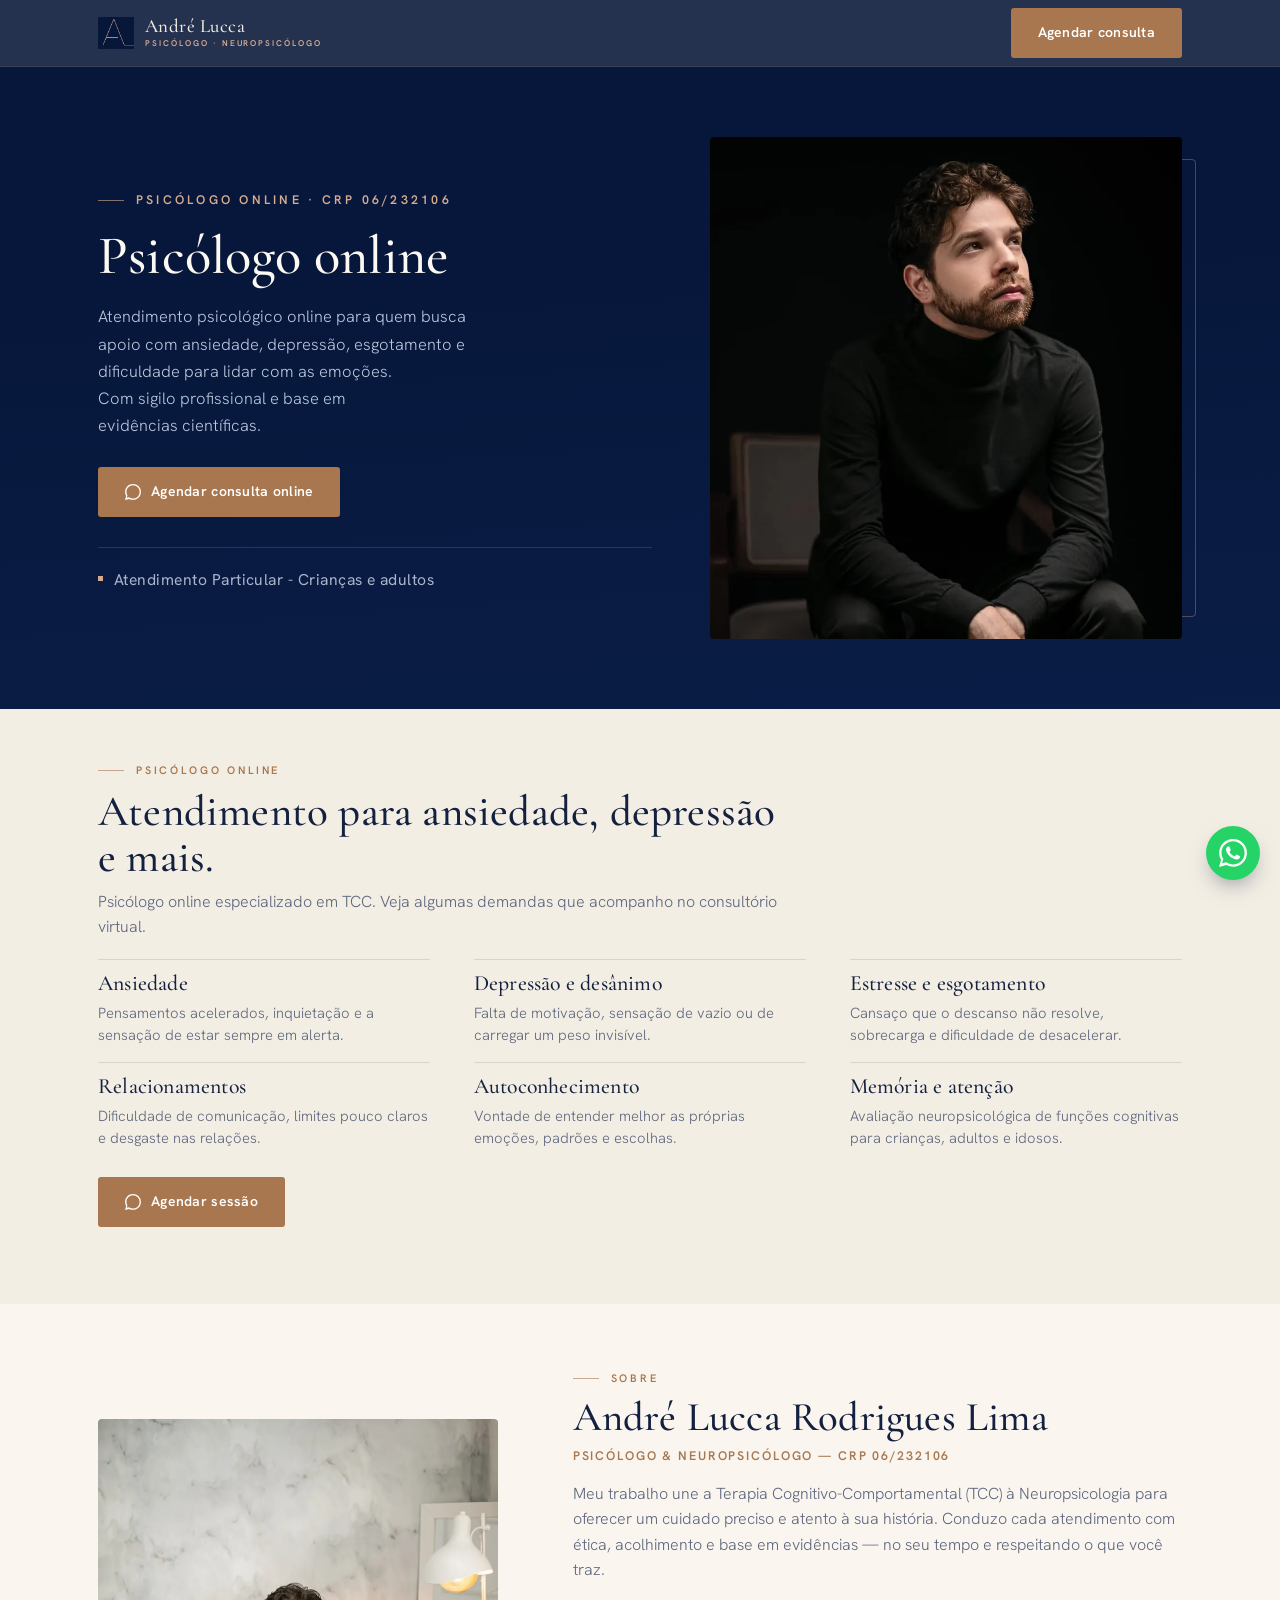
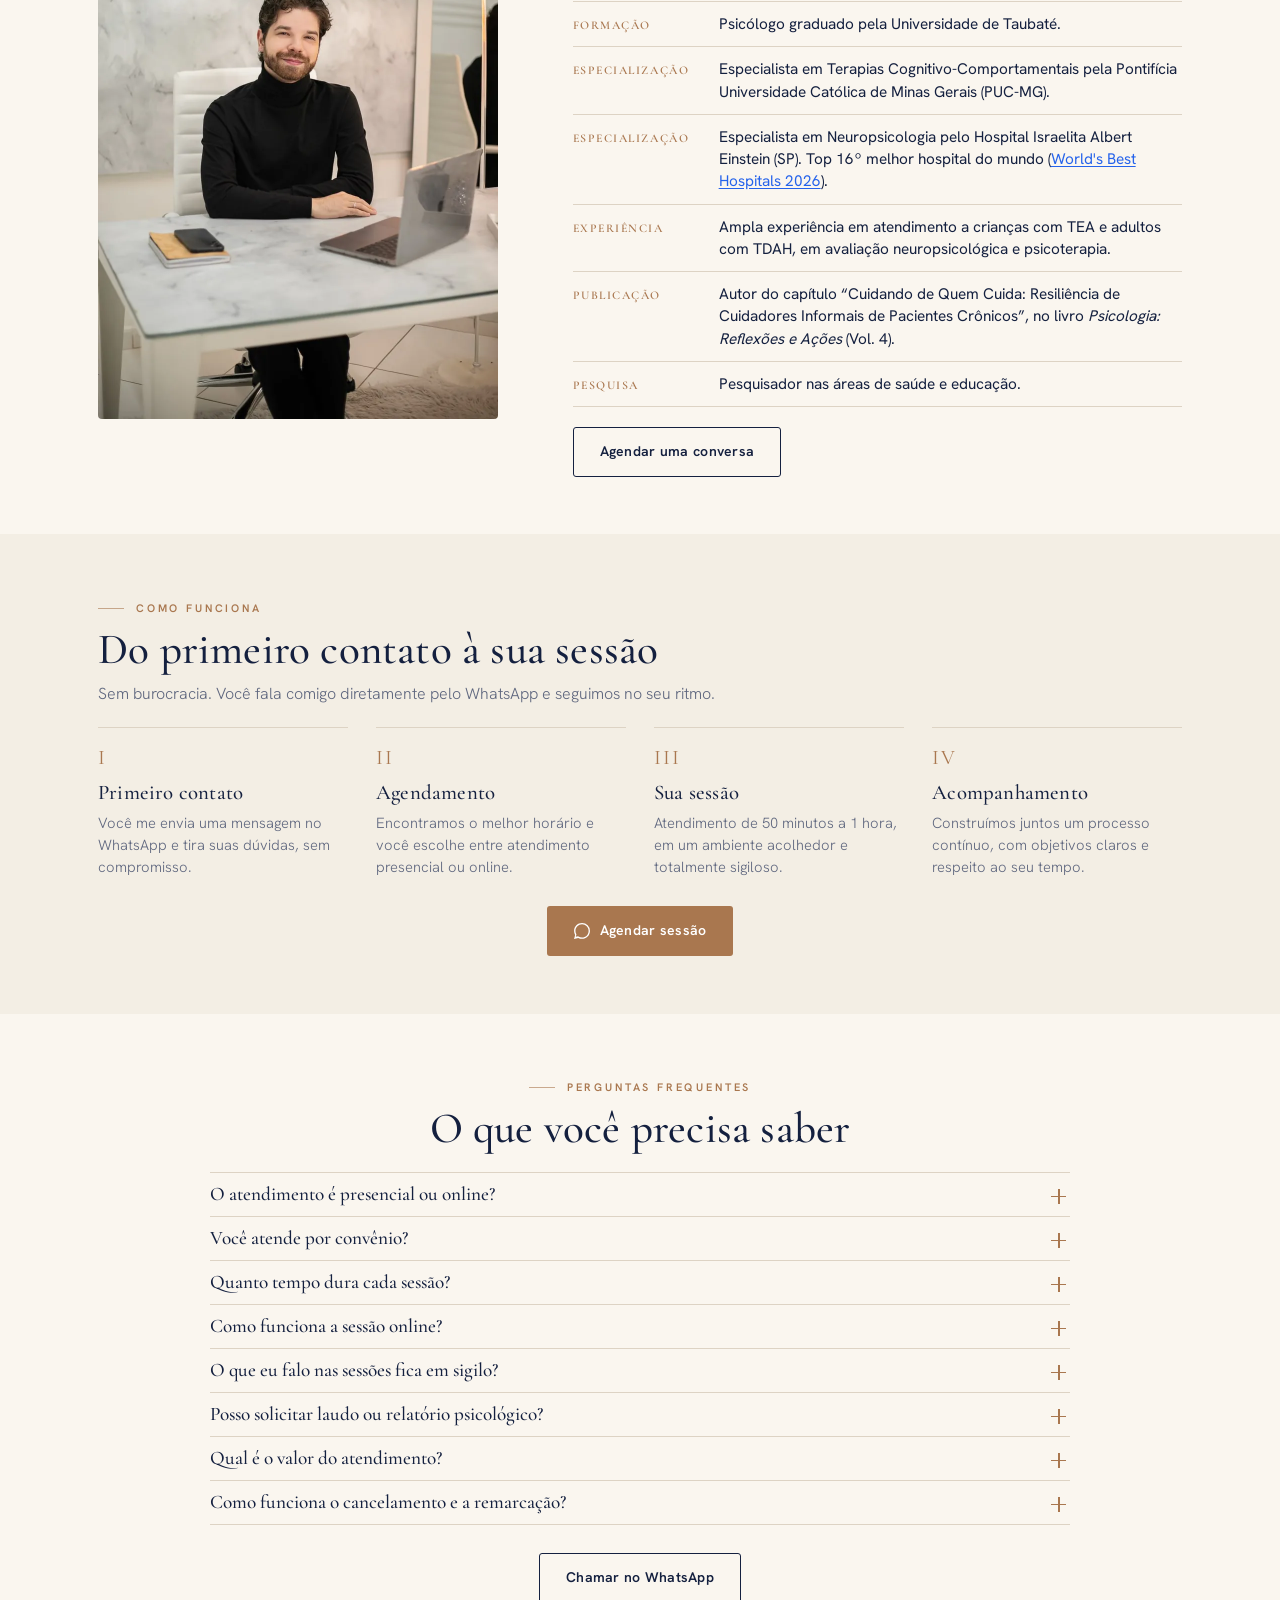
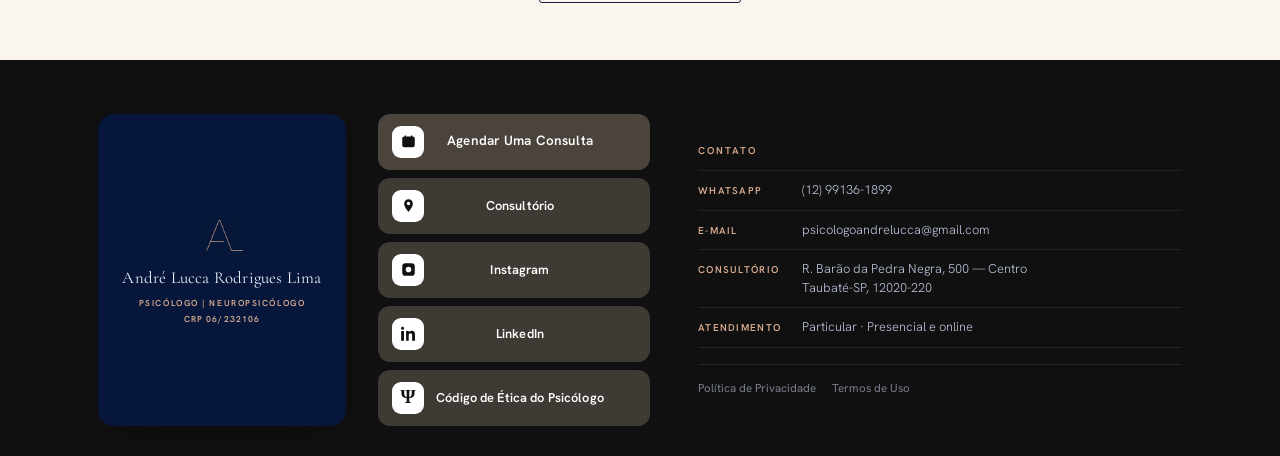
==== psicologo-online.html @ 1538e804 "Albert Einstei" ====
﻿<!DOCTYPE html>
<html lang="pt-BR">
<head>
<!-- Google Tag Manager -->
<script>(function(w,d,s,l,i){setTimeout(function(){w[l]=w[l]||[];w[l].push({'gtm.start':
new Date().getTime(),event:'gtm.js'});var f=d.getElementsByTagName(s)[0],
j=d.createElement(s),dl=l!='dataLayer'?'&l='+l:'';j.async=true;j.src=
'https://www.googletagmanager.com/gtm.js?id='+i+dl;f.parentNode.insertBefore(j,f);},2600);
})(window,document,'script','dataLayer','GTM-TJ638QF2');</script>
<!-- End Google Tag Manager -->
<meta charset="UTF-8" />
<meta name="viewport" content="width=device-width, initial-scale=1.0" />
<title>Psicólogo Online — André Lucca | Agendar Consulta | CRP 06/232106</title>
<meta name="description" content="Psicólogo online com atendimento particular. Marque sua consulta por WhatsApp. TCC para crianças e adultos. Valores informados no primeiro contato. CRP 06/232106." />
<meta name="theme-color" content="#07173B" />
<meta name="robots" content="index, follow, max-image-preview:large" />
<link rel="canonical" href="https://andreluccapsicologo.com.br/psicologo-online.html" />
<meta property="og:type" content="website" />
<meta property="og:locale" content="pt_BR" />
<meta property="og:title" content="Psicólogo Online — André Lucca | Agendar Consulta" />
<meta property="og:description" content="Psicólogo online. Marque sua consulta por WhatsApp. Atendimento particular com TCC. Valores informados no primeiro contato." />
<meta property="og:image" content="https://andreluccapsicologo.com.br/IMG/hero.webp" />
<meta property="og:image:width" content="853" />
<meta property="og:image:height" content="906" />
<link rel="icon" type="image/png" href="IMG/favicon-96.png" />
<link rel="apple-touch-icon" href="IMG/apple-touch-icon.png" />
<link rel="preload" as="image" href="IMG/hero.webp" type="image/webp" fetchpriority="high" />
<link rel="preload" href="fonts/hanken-grotesk.woff2" as="font" type="font/woff2" crossorigin />
<link rel="preload" href="fonts/cormorant-garamond.woff2" as="font" type="font/woff2" crossorigin />
<link rel="stylesheet" href="fonts/fonts.css" />

<script type="application/ld+json">
{"@context":"https://schema.org","@type":"Psychologist","name":"André Lucca Rodrigues Lima","description":"Psicólogo online. Psicoterapia (TCC) para crianças e adultos. Atendimento particular com sigilo profissional.","url":"https://andreluccapsicologo.com.br/psicologo-online.html","telephone":"+55-12-99136-1899","email":"psicologoandrelucca@gmail.com","priceRange":"$$","areaServed":"Taubaté e região, Brasil","knowsAbout":["Terapia Cognitivo-Comportamental","Neuropsicologia","Avaliação Neuropsicológica","Supervisão Clínica"],"address":{"@type":"PostalAddress","streetAddress":"R. Barão da Pedra Negra, 500 - Centro","addressLocality":"Taubaté","addressRegion":"SP","postalCode":"12020-220","addressCountry":"BR"}}
</script>

<style>
  :root{
    --navy:#07173B;--ink:#14203f;--muted:#5e667e;
    --cream:#f3eee4;--cream-2:#faf6ef;
    --rose:#a9774f;--rose-l:#d8ab8f;
    --line:#ddd3c4;--line-d:rgba(216,171,143,.20);
    --maxw:1180px;--e:cubic-bezier(.2,.6,.35,1);
  }
  *{margin:0;padding:0;box-sizing:border-box}
  html{scroll-behavior:smooth;-webkit-text-size-adjust:100%}
  body{font-family:'Hanken Grotesk',system-ui,sans-serif;color:var(--ink);background:var(--cream);
    line-height:1.55;font-size:16px;font-weight:400;-webkit-font-smoothing:antialiased;overflow-x:hidden}
  img{max-width:100%;display:block}
  a{color:inherit;text-decoration:none}
  ::selection{background:var(--rose-l);color:var(--navy)}
  h1,h2,h3{font-family:'Cormorant Garamond',Georgia,serif;font-weight:500;line-height:1.05;letter-spacing:.2px}
  .wrap{max-width:var(--maxw);margin-inline:auto;padding-inline:clamp(20px,5vw,48px)}

  .kicker{display:inline-flex;align-items:center;gap:12px;font-weight:600;font-size:.68rem;
    letter-spacing:.26em;text-transform:uppercase;color:var(--rose)}
  .kicker::before{content:"";width:26px;height:1px;background:currentColor;opacity:.6}
  .on-dark .kicker{color:var(--rose-l)}
  .hero .kicker{font-size:.78rem}

  .btn{display:inline-flex;align-items:center;justify-content:center;gap:10px;font-family:'Hanken Grotesk',sans-serif;
    font-weight:600;font-size:.875rem;letter-spacing:.02em;padding:13px 26px;border-radius:3px;cursor:pointer;
    border:1px solid transparent;transition:background .3s var(--e),color .3s var(--e),border-color .3s var(--e)}
  .btn-solid{background:var(--rose);color:#fff}
  .btn-solid:hover{background:#946343}
  .btn-line-d{background:transparent;border-color:var(--ink);color:var(--ink)}
  .btn-line-d:hover{background:var(--ink);color:var(--cream-2)}
  .btn .wa{width:16px;height:16px}
  .arrow-link{display:inline-flex;align-items:center;gap:9px;font-weight:600;font-size:.875rem;color:var(--rose);
    letter-spacing:.02em;transition:gap .3s var(--e)}
  .arrow-link svg{width:20px;height:9px;transition:transform .3s var(--e)}
  .arrow-link:hover svg{transform:translateX(4px)}
  .on-dark .arrow-link{color:var(--rose-l)}

  /* header */
  header{position:sticky;top:0;z-index:60;background:rgba(7,23,59,.88);backdrop-filter:blur(10px);
    -webkit-backdrop-filter:blur(10px);border-bottom:1px solid rgba(216,171,143,.12)}
  .nav{display:flex;align-items:center;justify-content:space-between;gap:24px;height:66px}
  .brand{display:flex;align-items:center;gap:11px}
  .brand img{height:32px;width:auto}
  .brand .bn{display:flex;flex-direction:column;line-height:1}
  .brand .bn b{font-family:'Cormorant Garamond',serif;font-weight:500;font-size:1.18rem;color:#f1ebe3;letter-spacing:.5px}
  .brand .bn small{font-size:.52rem;letter-spacing:.24em;text-transform:uppercase;color:var(--rose-l);margin-top:4px;font-weight:600}
  nav.menu{display:flex;align-items:center;gap:30px}
  nav.menu a{font-size:.82rem;font-weight:500;color:#c4cce0;transition:color .25s}
  nav.menu a:hover{color:var(--rose-l)}
  nav.menu>a.act{display:none}
  .nav-r{display:flex;align-items:center;gap:14px}
  .burger{display:none;background:none;border:0;cursor:pointer;width:26px;height:18px;position:relative}
  .burger span{position:absolute;left:0;height:1.5px;width:100%;background:#e7ddd3;transition:.3s var(--e)}
  .burger span:nth-child(1){top:1px}.burger span:nth-child(2){top:8px}.burger span:nth-child(3){top:15px}
  body.no .burger span:nth-child(1){top:8px;transform:rotate(45deg)}
  body.no .burger span:nth-child(2){opacity:0}
  body.no .burger span:nth-child(3){top:8px;transform:rotate(-45deg)}

  /* hero */
  .hero{background:linear-gradient(176deg,var(--navy) 32%,#0a1d46);color:#eef2fb}
  .hero-grid{display:grid;grid-template-columns:1.08fr .92fr;gap:clamp(30px,4.5vw,64px);align-items:center;
    padding-block:clamp(40px,5.5vw,72px)}
  .hero h1{font-size:clamp(2.1rem,4.3vw,3.4rem);font-weight:500;color:#fcf8f2;margin:18px 0 0}
  .hero h1 em{font-style:italic;color:var(--rose-l)}
  .hero .lead{margin-top:18px;font-size:1.03rem;color:#bcc6dd;max-width:46ch;font-weight:300;line-height:1.65;text-wrap:pretty}
  .hero-cta{display:flex;flex-wrap:wrap;align-items:center;gap:12px 24px;margin-top:28px}
  .hero-meta{display:flex;flex-wrap:wrap;gap:4px 14px;margin-top:30px;padding-top:20px;
    border-top:1px solid rgba(216,171,143,.18);font-size:.8rem;color:#aab4cd;letter-spacing:.03em}
  .hero-meta span{position:relative;padding-left:16px}
  .hero-meta span::before{content:"";position:absolute;left:0;top:7px;width:5px;height:5px;background:var(--rose-l)}
  .hero-photo{position:relative}
  .hero-photo .img{position:relative;z-index:2;border-radius:4px;overflow:hidden;background:#05122f}
  .hero-photo .img img{width:100%;height:100%;object-fit:cover;aspect-ratio:4/4.25}
  .hero-photo::after{content:"";position:absolute;z-index:1;right:-14px;top:22px;bottom:22px;width:58%;
    border:1px solid rgba(216,171,143,.32);border-radius:4px}

  /* section base */
  .sec{padding-block:clamp(50px,6vw,84px)}
  .navy{background:var(--navy);color:#eef2fb}
  .cream2{background:var(--cream-2)}
  .head-2{max-width:680px}
  .head-2.ctr{margin-inline:auto;text-align:center}
  .head-2 h2{font-size:clamp(1.85rem,3.6vw,2.7rem);margin-top:14px;color:var(--ink)}
  .on-dark .head-2 h2{color:#fcf8f2}
  .head-2 p{margin-top:13px;color:var(--muted);font-size:1rem;font-weight:300}
  .on-dark .head-2 p{color:#bcc6dd}

  /* compact spacing — #ajuda e seções abaixo */
  #ajuda{padding-top:clamp(28px,3.5vw,48px)}
  #ajuda ~ .sec{padding-block:clamp(36px,4.5vw,64px)}
  #ajuda .head-2 h2,
  #ajuda ~ .sec .head-2 h2,
  #ajuda ~ .sec .about h2{margin-top:10px}
  #ajuda .head-2 p,
  #ajuda ~ .sec .head-2 p{margin-top:10px}
  #ajuda ~ .sec .svc-row,
  #ajuda ~ .sec .steps,
  #ajuda ~ .sec .faq{margin-top:20px}
  #ajuda ~ .sec .about .role{margin-top:8px}
  #ajuda ~ .sec .about .body{margin-top:14px}
  #ajuda ~ .sec .creds{margin-top:18px}
  #ajuda ~ .sec .creds li{padding:11px 0}
  #ajuda ~ .sec .about-cta{margin-top:20px}
  #ajuda ~ .sec .svc-col h3{margin-top:10px}
  #ajuda ~ .sec .svc-col p{margin-top:10px}
  #ajuda ~ .sec .svc-col .tag{margin-top:12px}
  #ajuda ~ .sec .svc-col .arrow-link{margin-top:14px}
  #ajuda ~ .sec .step{padding-top:14px}
  #ajuda ~ .sec .tele{margin-top:32px;padding-top:18px}
  #ajuda ~ .sec .faq summary{padding:10px 40px 10px 0;font-size:1.2rem;line-height:1.2}
  #ajuda ~ .sec .faq .ans{padding:2px 40px 10px 0;font-size:.95rem;line-height:1.5}
  #ajuda ~ .sec .faq .ico{top:16px}
  #perguntas{padding-block:clamp(28px,3.5vw,52px)}

  /* themes grid (compact) */
  .theme-list{display:grid;grid-template-columns:repeat(3,1fr);gap:16px clamp(30px,3.4vw,52px);margin-top:20px}
  .theme{border-top:1px solid var(--line);padding-top:12px}
  .theme h3{font-size:1.36rem;color:var(--ink);font-weight:500}
  .theme p{margin-top:7px;color:var(--muted);font-size:.92rem;font-weight:300;line-height:1.5}
  .sec-cta{margin-top:28px}
  .sec-cta.ctr{text-align:center}

  /* about */
  .about{display:grid;grid-template-columns:minmax(0,.82fr) 1.18fr;gap:clamp(28px,4vw,62px);align-items:center}
  .about-photo{position:relative;max-width:400px}
  .about-photo .img{border-radius:4px;overflow:hidden}
  .about-photo .about-img--mobile{display:none}
  .about-photo .about-img--desktop img{display:block;width:100%;height:auto;aspect-ratio:2/3;object-fit:cover;object-position:center 38%}
  .about-photo .about-img--mobile img{display:block;width:100%;height:auto;aspect-ratio:4/3;object-fit:cover;object-position:center 42%}
  .about-photo::after{content:"";position:absolute;left:-14px;bottom:18px;top:18px;width:52%;z-index:-1;border:1px solid var(--line)}
  .about h2{font-size:clamp(1.85rem,3.6vw,2.55rem);margin-top:14px}
  .about .role{font-size:.78rem;letter-spacing:.15em;text-transform:uppercase;color:var(--rose);font-weight:600;margin-top:10px}
  .about .body{margin-top:18px;color:var(--muted);font-weight:300;font-size:1rem;line-height:1.6}
  .creds{list-style:none;margin-top:24px;border-top:1px solid var(--line)}
  .creds li{padding:13px 0;border-bottom:1px solid var(--line);font-size:.96rem;color:var(--ink);display:grid;
    grid-template-columns:130px 1fr;gap:16px;align-items:baseline;line-height:1.45}
  .creds li .yr{font-family:'Cormorant Garamond',serif;font-size:.74rem;letter-spacing:.13em;text-transform:uppercase;color:var(--rose);white-space:nowrap;font-weight:600}
  .creds li em{font-style:italic}
  .creds .src{color:#2563eb;text-decoration:underline;text-underline-offset:2px}
  .creds .src:hover{color:#1d4ed8}
  .about-cta{margin-top:26px}

  /* services */
  .svc-row{display:grid;grid-template-columns:repeat(3,1fr);margin-top:48px}
  .svc-col{padding:2px clamp(22px,2.4vw,38px);border-left:1px solid var(--line-d);display:flex;flex-direction:column}
  .svc-col:first-child{padding-left:0;border-left:0}
  .svc-col:last-child{padding-right:0}
  .svc-col .rn{font-family:'Cormorant Garamond',serif;font-style:italic;font-size:1.1rem;color:var(--rose-l)}
  .svc-col h3{font-size:1.6rem;color:#fcf8f2;font-weight:500;margin-top:12px;line-height:1.12}
  .svc-col p{margin-top:12px;color:#bcc6dd;font-size:.95rem;font-weight:300;line-height:1.6;flex-grow:1}
  .svc-col .tag{margin-top:16px;font-size:.72rem;letter-spacing:.13em;text-transform:uppercase;color:var(--rose-l)}
  .svc-col .arrow-link{margin-top:20px}

  /* steps */
  .steps{display:grid;grid-template-columns:repeat(4,1fr);gap:clamp(18px,2.2vw,30px);margin-top:48px}
  .step{border-top:1px solid var(--line);padding-top:20px}
  .step .rn{font-family:'Cormorant Garamond',serif;font-size:1.3rem;color:var(--rose);letter-spacing:.1em}
  .step h3{font-size:1.3rem;margin-top:8px;color:var(--ink);font-weight:500}
  .step p{margin-top:8px;font-size:.92rem;color:var(--muted);font-weight:300;line-height:1.5}
  .tele{margin-top:44px;display:grid;grid-template-columns:auto 1fr;gap:28px;align-items:start;padding-top:24px;border-top:1px solid var(--line)}
  .tele .lbl{font-family:'Cormorant Garamond',serif;font-style:italic;font-size:1.35rem;color:var(--ink);white-space:nowrap}
  .tele p{color:var(--muted);font-weight:300;font-size:.98rem;max-width:74ch;line-height:1.55}

  /* faq */
  .faq{max-width:860px;margin:44px auto 0}
  .faq details{border-top:1px solid var(--line)}
  .faq details:last-child{border-bottom:1px solid var(--line)}
  .faq summary{cursor:pointer;list-style:none;padding:19px 48px 19px 0;position:relative;font-weight:500;
    font-family:'Cormorant Garamond',serif;font-size:1.32rem;color:var(--ink);transition:color .25s;line-height:1.25}
  .faq summary::-webkit-details-marker{display:none}
  .faq summary:hover{color:var(--rose)}
  .faq .ico{position:absolute;right:4px;top:25px;width:15px;height:15px}
  .faq .ico::before,.faq .ico::after{content:"";position:absolute;background:var(--rose);transition:transform .3s var(--e),opacity .3s}
  .faq .ico::before{top:7px;left:0;width:15px;height:1.5px}
  .faq .ico::after{top:0;left:7px;width:1.5px;height:15px}
  .faq details[open] .ico::after{transform:rotate(90deg);opacity:0}
  .faq details[open] summary{color:var(--rose)}
  .faq .ans{padding:0 48px 22px 0;color:var(--muted);font-size:1rem;font-weight:300;line-height:1.6;max-width:76ch}

  /* footer — estilo Linktree */
  .lt-footer{background:#101010;padding:clamp(34px,4.2vw,54px) 0 30px}
  .lt-wrap{max-width:var(--maxw)}
  .lt-grid{display:grid;grid-template-columns:minmax(210px,248px) minmax(200px,272px) 1fr;gap:clamp(18px,2.8vw,32px);align-items:stretch}
  .lt-card{background:var(--navy);border-radius:16px;padding:24px 18px 20px;text-align:center;
    box-shadow:0 16px 36px -24px rgba(0,0,0,.55);height:100%;display:flex;flex-direction:column;align-items:center;justify-content:center}
  .lt-card img{height:38px;width:auto}
  .lt-name{margin-top:12px;font-family:'Cormorant Garamond',serif;font-size:1.05rem;font-weight:400;
    color:#e8edf8;letter-spacing:.2px;line-height:1.3}
  .lt-role{margin-top:8px;font-size:.54rem;letter-spacing:.18em;text-transform:uppercase;
    color:var(--rose-l);font-weight:600}
  .lt-crp{margin-top:3px;font-size:.54rem;letter-spacing:.12em;text-transform:uppercase;
    color:var(--rose-l);font-weight:600}
  .lt-side{display:contents}
  .lt-mid{display:flex;flex-direction:column;justify-content:center;min-width:0}
  .lt-links{display:flex;flex-direction:column;gap:8px;margin-top:0;max-width:272px}
  .lt-link{display:flex;align-items:center;gap:12px;background:#3f3a34;color:#fff;font-weight:700;
    font-size:.8rem;letter-spacing:.01em;padding:12px 14px;border-radius:12px;
    transition:background .22s var(--e),transform .22s var(--e)}
  .lt-link:hover{background:#4c4640;transform:translateY(-1px)}
  .lt-link--primary{padding:12px 14px;font-size:.84rem;background:#4a443c}
  .lt-link--primary:hover{background:#565048}
  .lt-ico{flex-shrink:0;width:32px;height:32px;background:#fff;border-radius:9px;
    display:flex;align-items:center;justify-content:center}
  .lt-ico svg{width:15px;height:15px}
  .lt-ico--cal svg,.lt-ico--pin svg,.lt-ico--ig svg,.lt-ico--in svg{fill:#111}
  .lt-ico--ig svg{fill:#111}
  .lt-ico--in svg{fill:#111}
  .lt-ico--psi{font-family:'Cormorant Garamond',serif;font-size:1.2rem;font-weight:600;color:#111;line-height:1}
  .lt-label{flex:1;text-align:center;padding-right:32px}
  .lt-info{display:flex;flex-direction:column;justify-content:center;min-width:0;padding-left:clamp(4px,1.5vw,16px)}
  .lt-info-kick{font-size:.62rem;letter-spacing:.2em;text-transform:uppercase;color:var(--rose-l);font-weight:600;margin-bottom:12px}
  .lt-rows{border-top:1px solid rgba(255,255,255,.08)}
  .lt-row{padding:10px 0;border-bottom:1px solid rgba(255,255,255,.08);display:grid;
    grid-template-columns:92px 1fr;gap:12px;align-items:baseline}
  .lt-row b{font-size:.62rem;letter-spacing:.13em;text-transform:uppercase;color:var(--rose-l);font-weight:600}
  .lt-row a,.lt-row span{font-size:.8rem;color:#bcc6dd;font-weight:300;line-height:1.45}
  .lt-row a:hover{color:var(--rose-l)}
  .lt-legal{display:flex;flex-wrap:wrap;gap:6px 16px;margin-top:16px;padding-top:14px;
    border-top:1px solid rgba(255,255,255,.08)}
  .lt-legal a{font-size:.72rem;color:#7a7f8c;font-weight:400;transition:color .2s}
  .lt-legal a:hover{color:var(--rose-l)}

  .waf{position:fixed;right:20px;bottom:20px;z-index:80;width:54px;height:54px;border-radius:50%;background:#25D366;
    display:flex;align-items:center;justify-content:center;box-shadow:0 10px 24px -10px rgba(7,23,59,.6);transition:transform .3s var(--e)}
  .waf:hover{transform:translateY(-3px)}
  .waf svg{width:28px;height:28px;fill:#fff}

  .rv{opacity:0;transform:translateY(18px);transition:opacity .8s var(--e),transform .8s var(--e)}
  .rv.in{opacity:1;transform:none}

  @media (min-width:981px){
    .hero-meta{font-size:.98rem;gap:4px 12px}
    .hero-meta span::before{top:8px}
  }

  @media (max-width:980px){
    .lt-grid{grid-template-columns:1fr;max-width:380px;margin-inline:auto}
    .lt-card{height:auto}
    .lt-side{display:flex;flex-direction:column;gap:18px}
    .lt-mid,.lt-info{padding-left:0}
    .lt-links{max-width:none}
    .lt-info-kick{margin-bottom:10px}
    .hero-grid{grid-template-columns:1fr;gap:42px}
    .hero-photo{max-width:420px;width:100%;margin-inline:auto}.hero-photo::after{display:none}
    .theme-list{grid-template-columns:repeat(2,1fr)}
    .about{grid-template-columns:1fr;gap:38px}
    .about-photo{max-width:420px;width:100%;margin-inline:auto}.about-photo::after{display:none}
    .about-photo .about-img--desktop{display:none}
    .about-photo .about-img--mobile{display:block}
    .svc-row{grid-template-columns:1fr;gap:0}
    .svc-col{padding:30px 0;border-left:0;border-top:1px solid var(--line-d)}
    #ajuda ~ .sec .svc-col{padding:22px 0}
    .svc-col:first-child{border-top:0;padding-top:0}
    .steps{grid-template-columns:repeat(2,1fr);gap:32px 22px}
  }
  @media (max-width:600px){
    nav.menu,.nav-r .btn{display:none}
    .burger{display:block}
    body.no header{background:var(--navy)}
    nav.menu.open{display:flex;position:absolute;top:66px;left:0;right:0;flex-direction:column;gap:0;
      background:var(--navy);border-bottom:1px solid rgba(216,171,143,.14);padding:6px 0}
    nav.menu.open a{padding:14px 26px;width:100%;border-bottom:1px solid rgba(216,171,143,.07);font-size:1rem}
    nav.menu.open a.act{display:block;color:var(--rose-l)}
    .theme-list{grid-template-columns:1fr;gap:0}
    .theme{padding:12px 0}
    .creds li{grid-template-columns:1fr;gap:4px}
    .steps{grid-template-columns:1fr 1fr}
    .tele{grid-template-columns:1fr;gap:10px}
    .lt-row{grid-template-columns:1fr;gap:4px}
  }
  @media (prefers-reduced-motion:reduce){*{animation:none!important;transition:none!important;scroll-behavior:auto!important}.rv{opacity:1;transform:none}}
  :focus-visible{outline:2px solid var(--rose-l);outline-offset:3px}
  body.lp nav.menu>a:not(.act){display:none}
  body.lp .burger{display:none}
</style>
</head>
<body class="lp">
<!-- Google Tag Manager (noscript) -->
<noscript><iframe src="https://www.googletagmanager.com/ns.html?id=GTM-TJ638QF2"
height="0" width="0" style="display:none;visibility:hidden"></iframe></noscript>
<!-- End Google Tag Manager (noscript) -->

<header id="top">
  <div class="wrap nav">
    <a class="brand" href="#top" aria-label="André Lucca — início">
      <img src="IMG/logo-mark.webp" alt="" />
      <span class="bn"><b>André Lucca</b><small>Psicólogo · Neuropsicólogo</small></span>
    </a>
    <nav class="menu" id="menu">
      <a class="btn btn-solid act" href="https://wa.me/5512991361899?text=Ol%C3%A1%2C%20Andr%C3%A9%21%20Vi%20seu%20an%C3%BAncio%20de%20psic%C3%B3logo%20online%20e%20gostaria%20de%20agendar%20uma%20consulta." target="_blank" rel="noopener">Agendar consulta</a>
    </nav>
    <div class="nav-r">
      <a class="btn btn-solid" href="https://wa.me/5512991361899?text=Ol%C3%A1%2C%20Andr%C3%A9%21%20Vi%20seu%20an%C3%BAncio%20de%20psic%C3%B3logo%20online%20e%20gostaria%20de%20agendar%20uma%20consulta." target="_blank" rel="noopener">Agendar consulta</a>
      <button class="burger" id="burger" aria-label="Menu" aria-expanded="false"><span></span><span></span><span></span></button>
    </div>
  </div>
</header>

<section class="hero on-dark">
  <div class="wrap hero-grid">
    <div>
      <span class="kicker">Psicólogo online · CRP 06/232106</span>
      <h1>Psicólogo online</h1>
      <p class="lead">Atendimento psicológico online para quem busca apoio com ansiedade, depressão, esgotamento e dificuldade para lidar com as emoções.<br>Com sigilo profissional e base em evidências científicas.</p>
      <div class="hero-cta">
        <a class="btn btn-solid" href="https://wa.me/5512991361899?text=Ol%C3%A1%2C%20Andr%C3%A9%21%20Vi%20seu%20an%C3%BAncio%20de%20psic%C3%B3logo%20online%20e%20gostaria%20de%20agendar%20uma%20consulta." target="_blank" rel="noopener">
          <svg class="wa" viewBox="0 0 24 24" fill="currentColor"><path d="M.057 24l1.687-6.163a11.867 11.867 0 01-1.587-5.946C.16 5.335 5.495 0 12.05 0a11.817 11.817 0 018.413 3.488 11.824 11.824 0 013.48 8.414c-.003 6.557-5.338 11.892-11.893 11.892a11.9 11.9 0 01-5.688-1.448L.057 24zm6.597-3.807c1.676.995 3.276 1.591 5.392 1.592 5.448 0 9.886-4.434 9.889-9.885.002-5.462-4.415-9.89-9.881-9.892-5.452 0-9.887 4.434-9.889 9.884a9.86 9.86 0 001.51 5.26l-.999 3.648 3.476-.92z"/></svg>
          Agendar consulta online
        </a>
      </div>
      <div class="hero-meta">
        <span>Atendimento Particular - Crianças e adultos</span>
      </div>
    </div>
    <div class="hero-photo rv">
      <div class="img"><img src="IMG/hero.webp" alt="André Lucca — psicólogo online, CRP 06/232106" width="853" height="906" fetchpriority="high" /></div>
    </div>
  </div>
</section>

<section class="sec" id="ajuda">
  <div class="wrap">
    <div class="head-2 rv">
      <span class="kicker">Psicólogo online</span>
      <h2>Atendimento para ansiedade, depressão e mais.</h2>
      <p>Psicólogo online especializado em TCC. Veja algumas demandas que acompanho no consultório virtual.</p>
    </div>
    <div class="theme-list rv">
      <div class="theme"><h3>Ansiedade</h3><p>Pensamentos acelerados, inquietação e a sensação de estar sempre em alerta.</p></div>
      <div class="theme"><h3>Depressão e desânimo</h3><p>Falta de motivação, sensação de vazio ou de carregar um peso invisível.</p></div>
      <div class="theme"><h3>Estresse e esgotamento</h3><p>Cansaço que o descanso não resolve, sobrecarga e dificuldade de desacelerar.</p></div>
      <div class="theme"><h3>Relacionamentos</h3><p>Dificuldade de comunicação, limites pouco claros e desgaste nas relações.</p></div>
      <div class="theme"><h3>Autoconhecimento</h3><p>Vontade de entender melhor as próprias emoções, padrões e escolhas.</p></div>
      <div class="theme"><h3>Memória e atenção</h3><p>Avaliação neuropsicológica de funções cognitivas para crianças, adultos e idosos.</p></div>
    </div>
    <div class="sec-cta rv">
      <a class="btn btn-solid" href="https://wa.me/5512991361899?text=Ol%C3%A1%2C%20Andr%C3%A9%21%20Vi%20seu%20an%C3%BAncio%20de%20psic%C3%B3logo%20online%20e%20gostaria%20de%20agendar%20uma%20consulta." target="_blank" rel="noopener">
        <svg class="wa" viewBox="0 0 24 24" fill="currentColor"><path d="M.057 24l1.687-6.163a11.867 11.867 0 01-1.587-5.946C.16 5.335 5.495 0 12.05 0a11.817 11.817 0 018.413 3.488 11.824 11.824 0 013.48 8.414c-.003 6.557-5.338 11.892-11.893 11.892a11.9 11.9 0 01-5.688-1.448L.057 24zm6.597-3.807c1.676.995 3.276 1.591 5.392 1.592 5.448 0 9.886-4.434 9.889-9.885.002-5.462-4.415-9.89-9.881-9.892-5.452 0-9.887 4.434-9.889 9.884a9.86 9.86 0 001.51 5.26l-.999 3.648 3.476-.92z"/></svg>
        Agendar sessão
      </a>
    </div>
  </div>
</section>

<section class="sec cream2" id="sobre">
  <div class="wrap about">
    <div class="about-photo rv">
      <div class="img about-img about-img--desktop">
        <img src="IMG/sobre-desktop.webp" alt="André Lucca em seu consultório em Taubaté" width="400" height="600" loading="lazy" />
      </div>
      <div class="img about-img about-img--mobile">
        <img src="IMG/sobre-mobile.webp" srcset="IMG/sobre-mobile-560.webp 560w, IMG/sobre-mobile.webp 853w" sizes="(max-width:980px) 100vw, 0px" alt="André Lucca em seu consultório em Taubaté" width="853" height="640" loading="lazy" />
      </div>
    </div>
    <div class="about-body rv">
      <span class="kicker">Sobre</span>
      <h2>André Lucca Rodrigues Lima</h2>
      <div class="role">Psicólogo &amp; Neuropsicólogo — CRP 06/232106</div>
      <p class="body">Meu trabalho une a Terapia Cognitivo-Comportamental (TCC) à Neuropsicologia para oferecer um cuidado preciso e atento à sua história. Conduzo cada atendimento com ética, acolhimento e base em evidências — no seu tempo e respeitando o que você traz.</p>
      <ul class="creds">
        <li><span class="yr">Formação</span><span>Psicólogo graduado pela Universidade de Taubaté.</span></li>
        <li><span class="yr">Especialização</span><span>Especialista em Terapias Cognitivo-Comportamentais pela Pontifícia Universidade Católica de Minas Gerais (PUC-MG).</span></li>
        <li><span class="yr">Especialização</span><span>Especialista em Neuropsicologia pelo Hospital Israelita Albert Einstein (SP). Top 16º melhor hospital do mundo (<a class="src" href="https://www.einstein.br/n/o-einstein/sala-de-imprensa/press-release/einstein-e-eleito-o-16-melhor-hospital-do-mundo-em-novo-ranking-da-newsweek" target="_blank" rel="noopener noreferrer">World's Best Hospitals 2026</a>).</span></li>
        <li><span class="yr">Experiência</span><span>Ampla experiência em atendimento a crianças com TEA e adultos com TDAH, em avaliação neuropsicológica e psicoterapia.</span></li>
        <li><span class="yr">Publicação</span><span>Autor do capítulo “Cuidando de Quem Cuida: Resiliência de Cuidadores Informais de Pacientes Crônicos”, no livro <em>Psicologia: Reflexões e Ações</em> (Vol. 4).</span></li>
        <li><span class="yr">Pesquisa</span><span>Pesquisador nas áreas de saúde e educação.</span></li>
      </ul>
      <div class="about-cta"><a class="btn btn-line-d" href="https://wa.me/5512991361899?text=Ol%C3%A1%2C%20Andr%C3%A9%21%20Vi%20seu%20an%C3%BAncio%20de%20psic%C3%B3logo%20online%20e%20gostaria%20de%20agendar%20uma%20consulta." target="_blank" rel="noopener">Agendar uma conversa</a></div>
    </div>
  </div>
</section>


<section class="sec" id="processo">
  <div class="wrap">
    <div class="head-2 rv">
      <span class="kicker">Como funciona</span>
      <h2>Do primeiro contato à sua sessão</h2>
      <p>Sem burocracia. Você fala comigo diretamente pelo WhatsApp e seguimos no seu ritmo.</p>
    </div>
    <div class="steps">
      <div class="step rv"><div class="rn">I</div><h3>Primeiro contato</h3><p>Você me envia uma mensagem no WhatsApp e tira suas dúvidas, sem compromisso.</p></div>
      <div class="step rv"><div class="rn">II</div><h3>Agendamento</h3><p>Encontramos o melhor horário e você escolhe entre atendimento presencial ou online.</p></div>
      <div class="step rv"><div class="rn">III</div><h3>Sua sessão</h3><p>Atendimento de 50 minutos a 1 hora, em um ambiente acolhedor e totalmente sigiloso.</p></div>
      <div class="step rv"><div class="rn">IV</div><h3>Acompanhamento</h3><p>Construímos juntos um processo contínuo, com objetivos claros e respeito ao seu tempo.</p></div>
    </div>
    <div class="sec-cta ctr rv">
      <a class="btn btn-solid" href="https://wa.me/5512991361899?text=Ol%C3%A1%2C%20Andr%C3%A9%21%20Vi%20seu%20an%C3%BAncio%20de%20psic%C3%B3logo%20online%20e%20gostaria%20de%20agendar%20uma%20consulta." target="_blank" rel="noopener">
        <svg class="wa" viewBox="0 0 24 24" fill="currentColor"><path d="M.057 24l1.687-6.163a11.867 11.867 0 01-1.587-5.946C.16 5.335 5.495 0 12.05 0a11.817 11.817 0 018.413 3.488 11.824 11.824 0 013.48 8.414c-.003 6.557-5.338 11.892-11.893 11.892a11.9 11.9 0 01-5.688-1.448L.057 24zm6.597-3.807c1.676.995 3.276 1.591 5.392 1.592 5.448 0 9.886-4.434 9.889-9.885.002-5.462-4.415-9.89-9.881-9.892-5.452 0-9.887 4.434-9.889 9.884a9.86 9.86 0 001.51 5.26l-.999 3.648 3.476-.92z"/></svg>
        Agendar sessão
      </a>
    </div>
  </div>
</section>

<section class="sec cream2" id="perguntas">
  <div class="wrap">
    <div class="head-2 ctr rv">
      <span class="kicker" style="justify-content:center">Perguntas frequentes</span>
      <h2>O que você precisa saber</h2>
    </div>
    <div class="faq rv">
      <details><summary>O atendimento é presencial ou online?<span class="ico"></span></summary><div class="ans">Os dois. O atendimento presencial acontece no consultório em Taubaté-SP, e o online é feito por videoconferência — permitindo que você seja acompanhado(a) de onde estiver, com a mesma qualidade e cuidado.</div></details>
      <details><summary>Você atende por convênio?<span class="ico"></span></summary><div class="ans">Não. O atendimento é exclusivamente particular. Caso seu convênio ofereça reembolso para sessões de psicologia, posso fornecer o recibo para que você solicite o ressarcimento diretamente com o seu plano.</div></details>
      <details><summary>Quanto tempo dura cada sessão?<span class="ico"></span></summary><div class="ans">Cada sessão tem duração de 50 minutos a 1 hora, tanto no atendimento presencial quanto no online.</div></details>
      <details><summary>Como funciona a sessão online?<span class="ico"></span></summary><div class="ans">A teleconsulta ocorre por videoconferência (Zoom ou Google Meet), com o link enviado por e-mail ou WhatsApp antes da primeira sessão. Aplico as mesmas técnicas clínicas que utilizo presencialmente. Recomendo testar áudio e câmera com antecedência, usar fone de ouvido e garantir um ambiente privado e sem interrupções.</div></details>
      <details><summary>O que eu falo nas sessões fica em sigilo?<span class="ico"></span></summary><div class="ans">Sim. Tudo o que é tratado nas sessões é protegido pelo sigilo profissional, previsto no Código de Ética do Psicólogo, e seus dados são tratados conforme a Lei Geral de Proteção de Dados (LGPD). Este é um espaço seguro e confidencial.</div></details>
      <details><summary>Posso solicitar laudo ou relatório psicológico?<span class="ico"></span></summary><div class="ans">Sim. A avaliação neuropsicológica é concluída com a entrega de um laudo detalhado. Para outros documentos (relatórios, declarações), a emissão segue as diretrizes éticas da profissão e é avaliada conforme a sua necessidade — converse comigo sobre o seu caso.</div></details>
      <details><summary>Qual é o valor do atendimento?<span class="ico"></span></summary><div class="ans">Os valores e as condições são informados de forma transparente no primeiro contato pelo WhatsApp, de acordo com o tipo de atendimento (psicoterapia, avaliação neuropsicológica ou supervisão). É só me chamar que explico tudo com clareza.</div></details>
      <details><summary>Como funciona o cancelamento e a remarcação?<span class="ico"></span></summary><div class="ans">Para preservar a continuidade do seu processo, peço que cancelamentos e remarcações sejam comunicados com antecedência. Todas as condições sobre faltas e atrasos são combinadas de forma clara no início do acompanhamento.</div></details>
    </div>
    <div class="sec-cta ctr rv">
      <a class="btn btn-line-d" href="https://wa.me/5512991361899?text=Ol%C3%A1%2C%20Andr%C3%A9%21%20Li%20as%20perguntas%20frequentes%20no%20seu%20site%20e%20gostaria%20de%20tirar%20uma%20d%C3%BAvida." target="_blank" rel="noopener">Chamar no WhatsApp</a>
    </div>
  </div>
</section>

<footer class="lt-footer" id="contato">
  <div class="wrap lt-wrap rv">
    <div class="lt-grid">
      <div class="lt-card">
        <img src="IMG/logo-mark.webp" alt="" width="38" height="38" />
        <p class="lt-name">André Lucca Rodrigues Lima</p>
        <p class="lt-role">Psicólogo | Neuropsicólogo</p>
        <p class="lt-crp">CRP 06/232106</p>
      </div>
      <div class="lt-side">
        <div class="lt-mid">
          <nav class="lt-links" aria-label="Links rápidos">
            <a class="lt-link lt-link--primary" href="https://wa.me/5512991361899?text=Ol%C3%A1%2C%20Andr%C3%A9%21%20Vi%20seu%20an%C3%BAncio%20de%20psic%C3%B3logo%20online%20e%20gostaria%20de%20agendar%20uma%20consulta." target="_blank" rel="noopener">
              <span class="lt-ico lt-ico--cal" aria-hidden="true"><svg viewBox="0 0 24 24"><path d="M7 2a1 1 0 00-1 1v1H5a3 3 0 00-3 3v11a3 3 0 003 3h14a3 3 0 003-3V7a3 3 0 00-3-3h-1V3a1 1 0 10-2 0v1H8V3a1 1 0 00-1-1zm12 7H5v9a1 1 0 001 1h12a1 1 0 001-1V9zM8 12h2v2H8v-2zm4 0h2v2h-2v-2zm4 0h2v2h-2v-2z"/></svg></span>
              <span class="lt-label">Agendar Uma Consulta</span>
            </a>
            <a class="lt-link" href="https://share.google/zecdQfGXOI5bUFeE2" target="_blank" rel="noopener">
              <span class="lt-ico lt-ico--pin" aria-hidden="true"><svg viewBox="0 0 24 24"><path d="M12 2C8.13 2 5 5.13 5 9c0 5.25 7 13 7 13s7-7.75 7-13c0-3.87-3.13-7-7-7zm0 9.5A2.5 2.5 0 1112 6a2.5 2.5 0 010 5.5z"/></svg></span>
              <span class="lt-label">Consultório</span>
            </a>
            <a class="lt-link" href="https://www.instagram.com/psi_andrelucca" target="_blank" rel="noopener">
              <span class="lt-ico lt-ico--ig" aria-hidden="true"><svg viewBox="0 0 24 24"><path d="M7 2h10a5 5 0 015 5v10a5 5 0 01-5 5H7a5 5 0 01-5-5V7a5 5 0 015-5zm5 5.5A4.5 4.5 0 1016.5 12 4.5 4.5 0 0012 7.5zm6.25-2.88a1.12 1.12 0 11-1.12 1.12 1.12 1.12 0 011.12-1.12z"/></svg></span>
              <span class="lt-label">Instagram</span>
            </a>
            <a class="lt-link" href="https://www.linkedin.com/in/andreluccarodrigueslima" target="_blank" rel="noopener">
              <span class="lt-ico lt-ico--in" aria-hidden="true"><svg viewBox="0 0 24 24"><path d="M4.98 3.5C4.98 4.88 3.87 6 2.5 6S0 4.88 0 3.5 1.12 1 2.5 1s2.48 1.12 2.48 2.5zM.22 8.06h4.56V23.5H.22zM8.17 8.06h4.37v2.11h.06c.61-1.16 2.1-2.38 4.32-2.38 4.62 0 5.47 3.04 5.47 7v8.71h-4.56v-7.72c0-1.84-.03-4.2-2.56-4.2-2.56 0-2.95 2-2.95 4.07v7.85H8.17z"/></svg></span>
              <span class="lt-label">LinkedIn</span>
            </a>
            <a class="lt-link" href="https://site.cfp.org.br/wp-content/uploads/2012/07/codigo-de-etica-psicologia.pdf" target="_blank" rel="noopener">
              <span class="lt-ico lt-ico--psi" aria-hidden="true">Ψ</span>
              <span class="lt-label">Código de Ética do Psicólogo</span>
            </a>
          </nav>
        </div>
        <div class="lt-info">
          <p class="lt-info-kick">Contato</p>
          <div class="lt-rows">
            <div class="lt-row"><b>WhatsApp</b><a href="https://wa.me/5512991361899?text=Ol%C3%A1%2C%20Andr%C3%A9%21%20Vi%20seu%20an%C3%BAncio%20de%20psic%C3%B3logo%20online%20e%20gostaria%20de%20agendar%20uma%20consulta." target="_blank" rel="noopener">(12) 99136-1899</a></div>
            <div class="lt-row"><b>E-mail</b><a href="mailto:psicologoandrelucca@gmail.com">psicologoandrelucca@gmail.com</a></div>
            <div class="lt-row"><b>Consultório</b><span>R. Barão da Pedra Negra, 500 — Centro<br>Taubaté-SP, 12020-220</span></div>
            <div class="lt-row"><b>Atendimento</b><span>Particular · Presencial e online</span></div>
          </div>
          <nav class="lt-legal" aria-label="Documentos legais">
            <a href="privacy-policy.html">Política de Privacidade</a>
            <a href="terms-of-use.html">Termos de Uso</a>
          </nav>
        </div>
      </div>
    </div>
  </div>
</footer>

<a class="waf" href="https://wa.me/5512991361899?text=Ol%C3%A1%2C%20Andr%C3%A9%21%20Vi%20seu%20an%C3%BAncio%20de%20psic%C3%B3logo%20online%20e%20gostaria%20de%20agendar%20uma%20consulta." target="_blank" rel="noopener" aria-label="Falar no WhatsApp">
  <svg viewBox="0 0 24 24"><path d="M.057 24l1.687-6.163a11.867 11.867 0 01-1.587-5.946C.16 5.335 5.495 0 12.05 0a11.817 11.817 0 018.413 3.488 11.824 11.824 0 013.48 8.414c-.003 6.557-5.338 11.892-11.893 11.892a11.9 11.9 0 01-5.688-1.448L.057 24zm6.597-3.807c1.676.995 3.276 1.591 5.392 1.592 5.448 0 9.886-4.434 9.889-9.885.002-5.462-4.415-9.89-9.881-9.892-5.452 0-9.887 4.434-9.889 9.884a9.86 9.86 0 001.51 5.26l-.999 3.648 3.476-.92zm11.387-5.464c-.074-.124-.272-.198-.57-.347-.297-.149-1.758-.868-2.031-.967-.272-.099-.47-.149-.669.149-.198.297-.768.967-.941 1.165-.173.198-.347.223-.644.074-.297-.149-1.255-.462-2.39-1.475-.883-.788-1.48-1.761-1.653-2.059-.173-.297-.018-.458.13-.606.134-.133.297-.347.446-.521.151-.172.2-.296.3-.495.099-.198.05-.372-.025-.521-.075-.148-.669-1.611-.916-2.206-.242-.579-.487-.501-.669-.51l-.57-.01c-.198 0-.52.074-.792.372s-1.04 1.016-1.04 2.479 1.065 2.876 1.213 3.074c.149.198 2.095 3.2 5.076 4.487.709.306 1.263.489 1.694.626.712.226 1.36.194 1.872.118.571-.085 1.758-.719 2.006-1.413.248-.695.248-1.29.173-1.414z"/></svg>
</a>

<script>
  var burger=document.getElementById('burger'),menu=document.getElementById('menu');
  burger.addEventListener('click',function(){var o=document.body.classList.toggle('no');menu.classList.toggle('open',o);burger.setAttribute('aria-expanded',o);});
  menu.querySelectorAll('a').forEach(function(a){a.addEventListener('click',function(){document.body.classList.remove('no');menu.classList.remove('open');burger.setAttribute('aria-expanded',false);});});
  if('IntersectionObserver'in window&&!matchMedia('(prefers-reduced-motion: reduce)').matches){
    var io=new IntersectionObserver(function(es){es.forEach(function(e){if(e.isIntersecting){e.target.classList.add('in');io.unobserve(e.target);}});},{threshold:.1,rootMargin:'0px 0px -40px 0px'});
    document.querySelectorAll('.rv').forEach(function(el){io.observe(el);});
  }else{document.querySelectorAll('.rv').forEach(function(el){el.classList.add('in');});}
</script>
</body>
</html>
---- fonts/fonts.css ----
/* Cormorant Garamond — latin-ext */
@font-face {
  font-family: 'Cormorant Garamond';
  font-style: normal;
  font-weight: 400 600;
  font-display: swap;
  src: url('cormorant-garamond-ext.woff2') format('woff2');
  unicode-range: U+0100-02BA, U+02BD-02C5, U+02C7-02CC, U+02CE-02D7, U+02DD-02FF, U+0304, U+0308, U+0329, U+1D00-1DBF, U+1E00-1E9F, U+1EF2-1EFF, U+2020, U+20A0-20AB, U+20AD-20C0, U+2113, U+2C60-2C7F, U+A720-A7FF;
}
/* Cormorant Garamond — latin */
@font-face {
  font-family: 'Cormorant Garamond';
  font-style: normal;
  font-weight: 400 600;
  font-display: swap;
  src: url('cormorant-garamond.woff2') format('woff2');
  unicode-range: U+0000-00FF, U+0131, U+0152-0153, U+02BB-02BC, U+02C6, U+02DA, U+02DC, U+0304, U+0308, U+0329, U+2000-206F, U+20AC, U+2122, U+2191, U+2193, U+2212, U+2215, U+FEFF, U+FFFD;
}
/* Cormorant Garamond italic — latin-ext */
@font-face {
  font-family: 'Cormorant Garamond';
  font-style: italic;
  font-weight: 400;
  font-display: swap;
  src: url('cormorant-garamond-italic-ext.woff2') format('woff2');
  unicode-range: U+0100-02BA, U+02BD-02C5, U+02C7-02CC, U+02CE-02D7, U+02DD-02FF, U+0304, U+0308, U+0329, U+1D00-1DBF, U+1E00-1E9F, U+1EF2-1EFF, U+2020, U+20A0-20AB, U+20AD-20C0, U+2113, U+2C60-2C7F, U+A720-A7FF;
}
/* Cormorant Garamond italic — latin */
@font-face {
  font-family: 'Cormorant Garamond';
  font-style: italic;
  font-weight: 400;
  font-display: swap;
  src: url('cormorant-garamond-italic.woff2') format('woff2');
  unicode-range: U+0000-00FF, U+0131, U+0152-0153, U+02BB-02BC, U+02C6, U+02DA, U+02DC, U+0304, U+0308, U+0329, U+2000-206F, U+20AC, U+2122, U+2191, U+2193, U+2212, U+2215, U+FEFF, U+FFFD;
}
/* Hanken Grotesk — latin-ext */
@font-face {
  font-family: 'Hanken Grotesk';
  font-style: normal;
  font-weight: 300 600;
  font-display: swap;
  src: url('hanken-grotesk-ext.woff2') format('woff2');
  unicode-range: U+0100-02BA, U+02BD-02C5, U+02C7-02CC, U+02CE-02D7, U+02DD-02FF, U+0304, U+0308, U+0329, U+1D00-1DBF, U+1E00-1E9F, U+1EF2-1EFF, U+2020, U+20A0-20AB, U+20AD-20C0, U+2113, U+2C60-2C7F, U+A720-A7FF;
}
/* Hanken Grotesk — latin */
@font-face {
  font-family: 'Hanken Grotesk';
  font-style: normal;
  font-weight: 300 600;
  font-display: swap;
  src: url('hanken-grotesk.woff2') format('woff2');
  unicode-range: U+0000-00FF, U+0131, U+0152-0153, U+02BB-02BC, U+02C6, U+02DA, U+02DC, U+0304, U+0308, U+0329, U+2000-206F, U+20AC, U+2122, U+2191, U+2193, U+2212, U+2215, U+FEFF, U+FFFD;
}
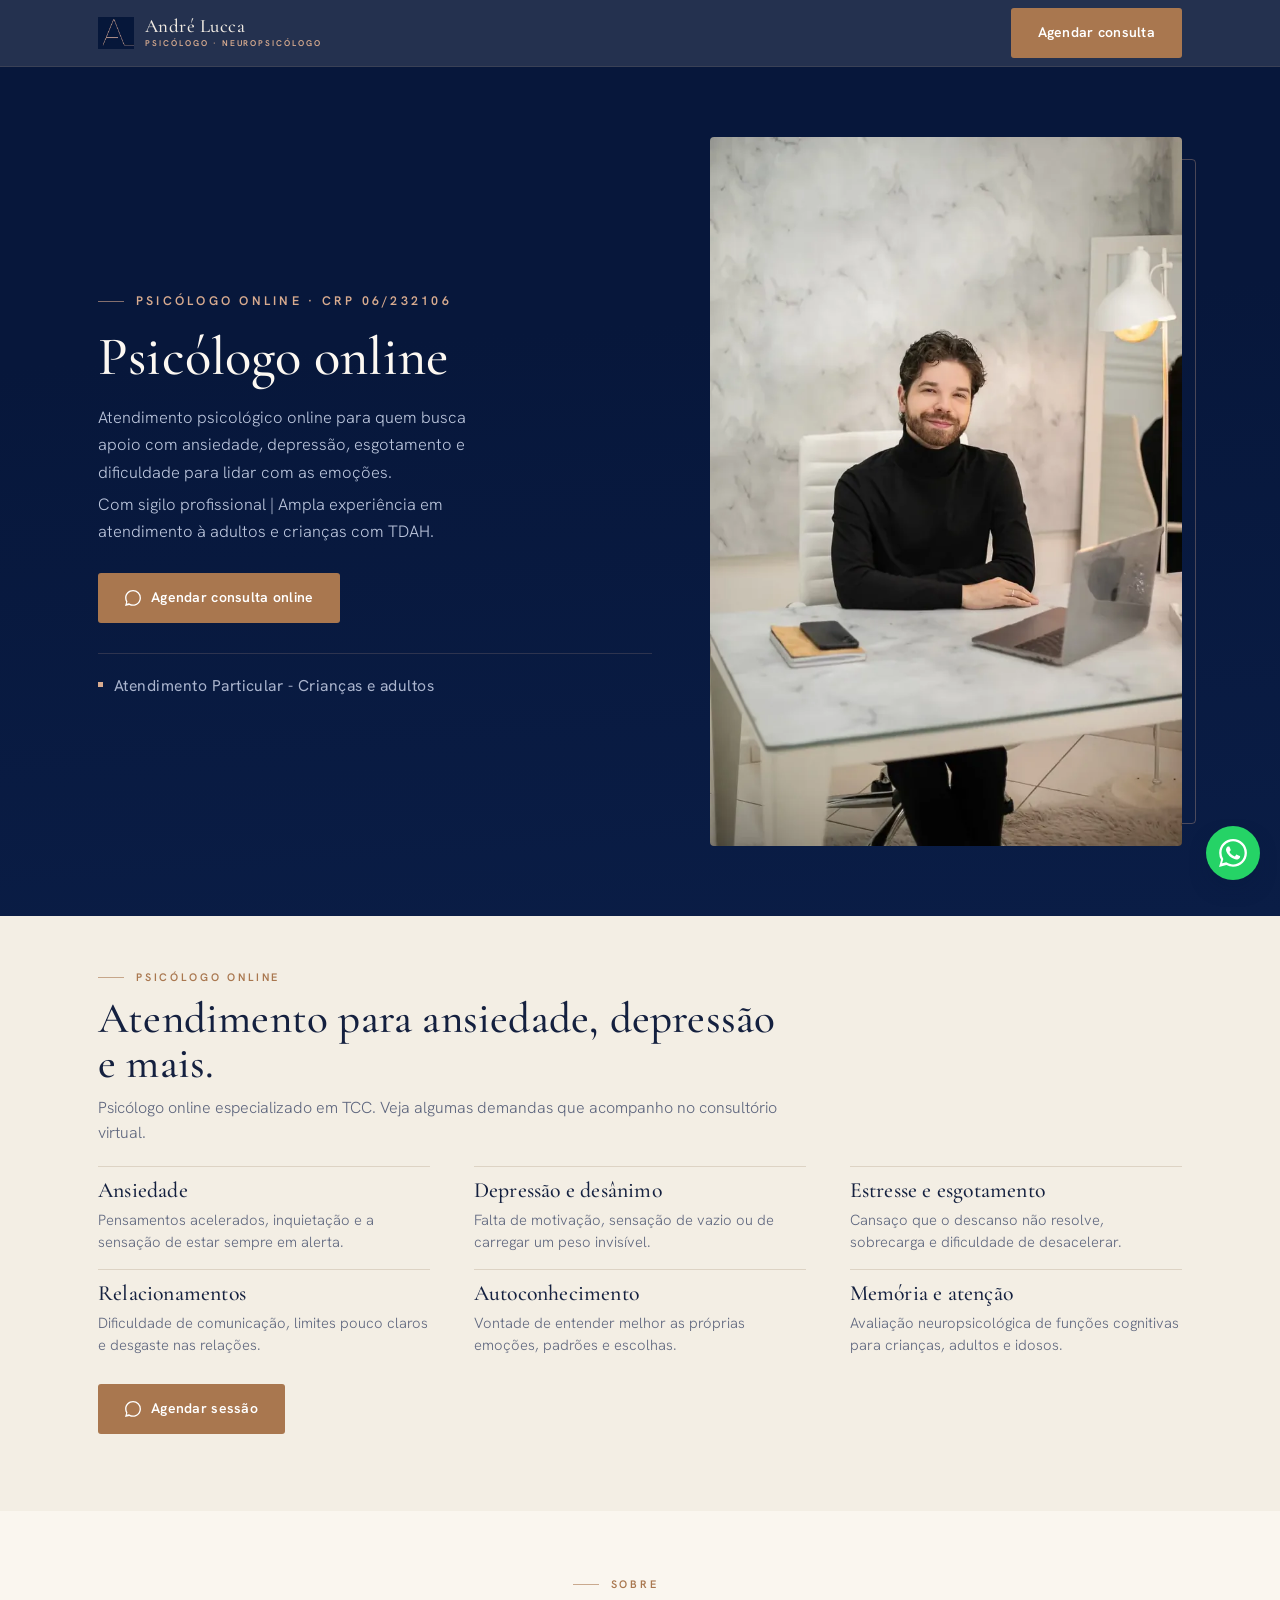
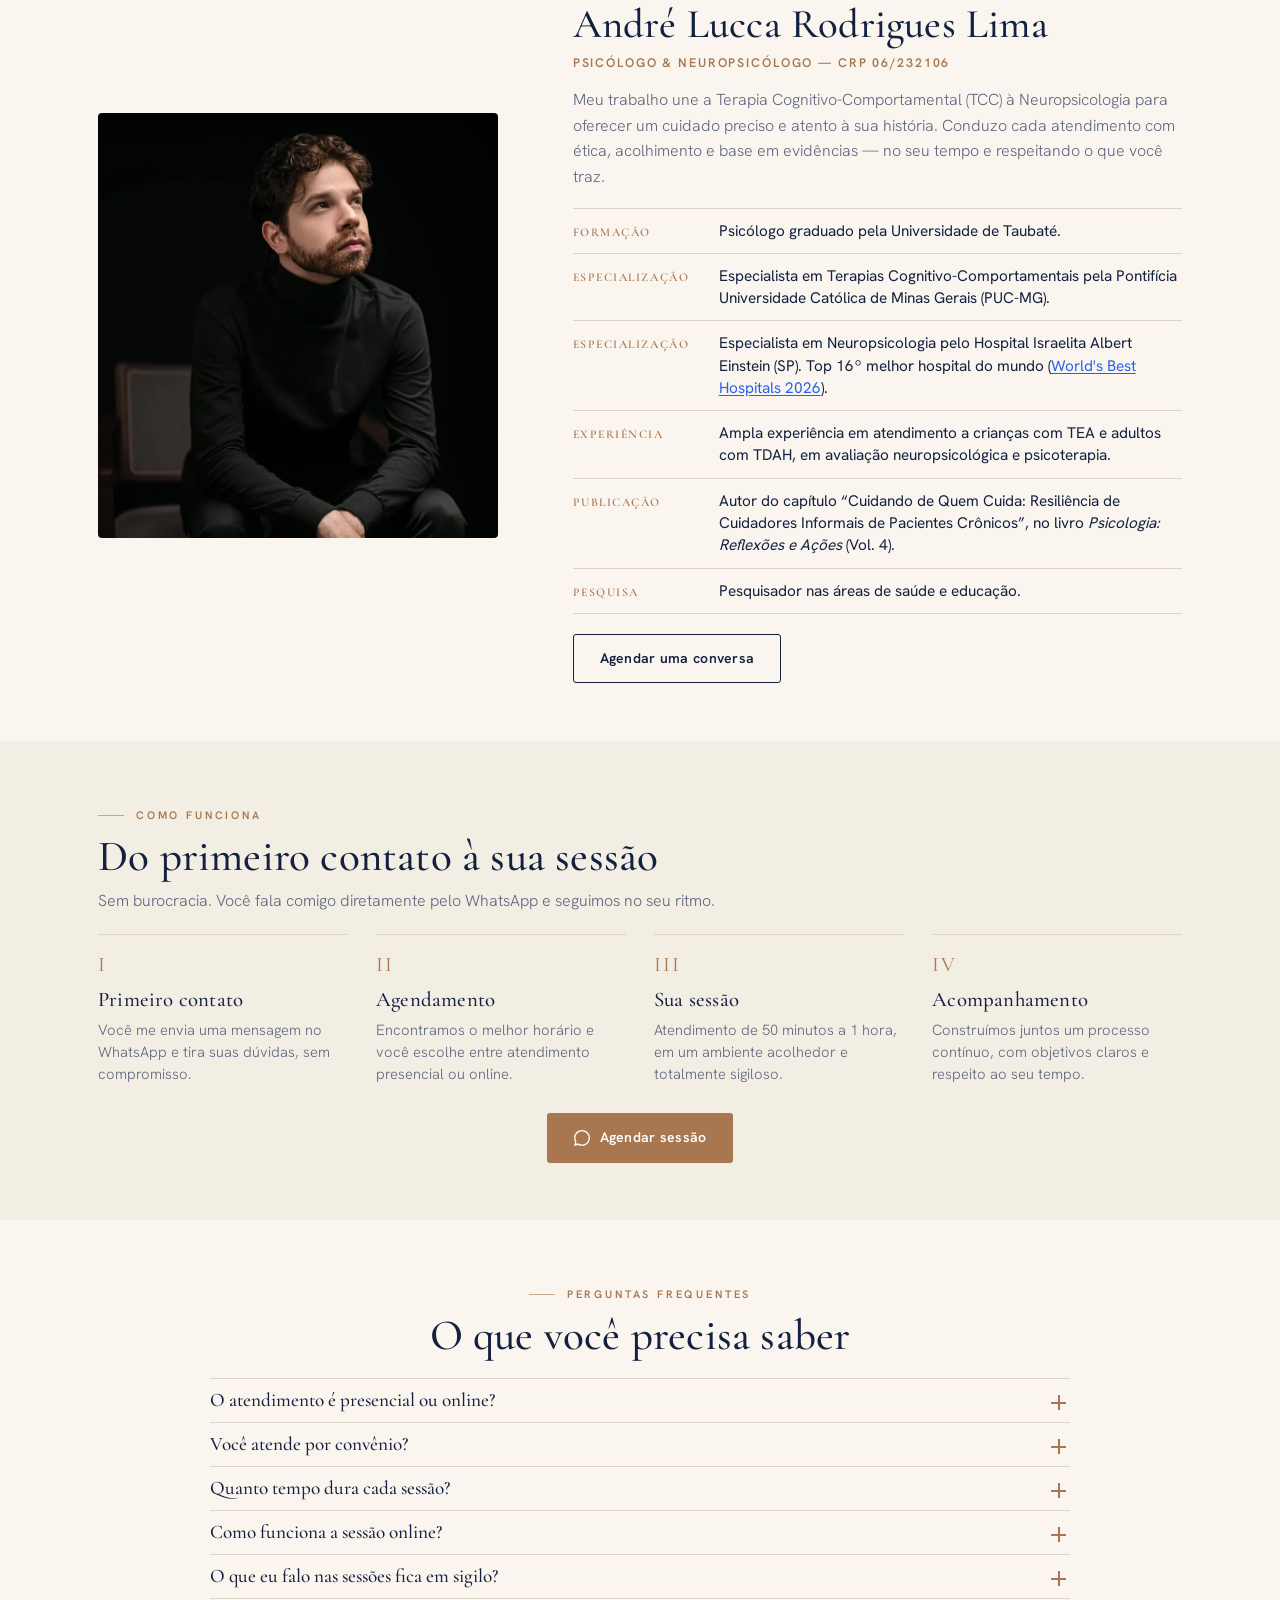
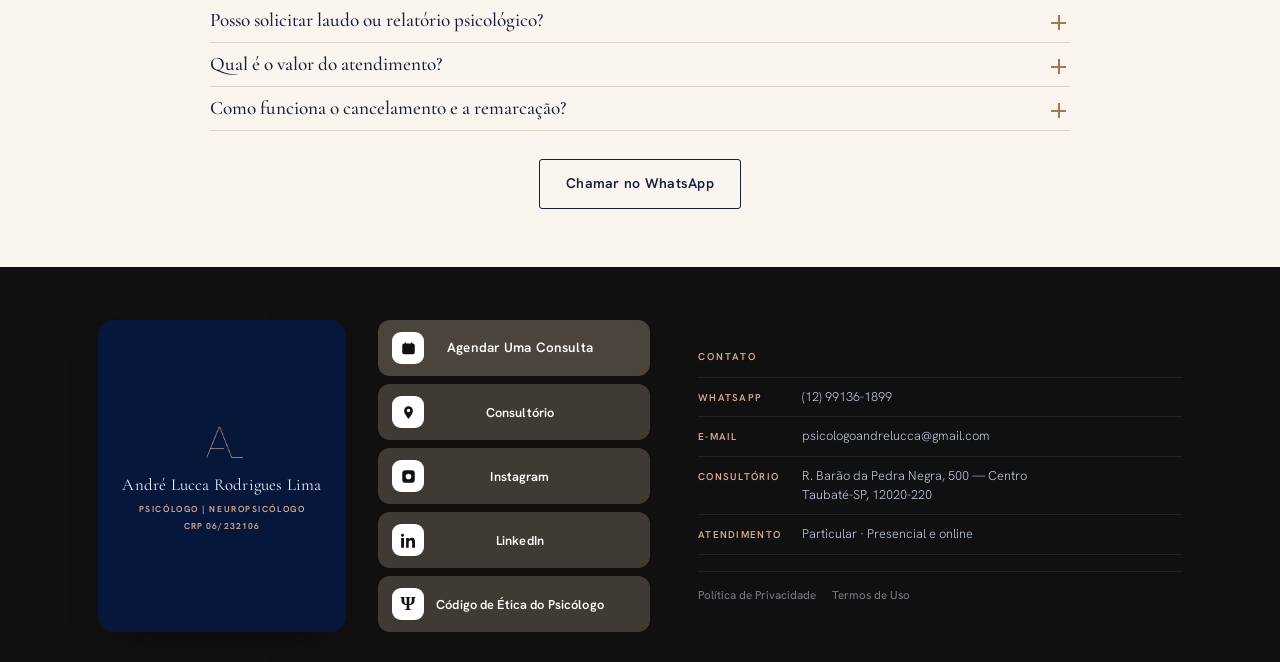
==== commit 42ef27c2: "Mudança de foto" ====
--- a/psicologo-online.html
+++ b/psicologo-online.html
@@ -24,7 +24,7 @@
 <meta property="og:image:height" content="906" />
 <link rel="icon" type="image/png" href="IMG/favicon-96.png" />
 <link rel="apple-touch-icon" href="IMG/apple-touch-icon.png" />
-<link rel="preload" as="image" href="IMG/hero.webp" type="image/webp" fetchpriority="high" />
+<link rel="preload" as="image" href="IMG/hero-consultorio.webp" type="image/webp" fetchpriority="high" />
 <link rel="preload" href="fonts/hanken-grotesk.woff2" as="font" type="font/woff2" crossorigin />
 <link rel="preload" href="fonts/cormorant-garamond.woff2" as="font" type="font/woff2" crossorigin />
 <link rel="stylesheet" href="fonts/fonts.css" />
@@ -99,6 +99,7 @@
   .hero h1{font-size:clamp(2.1rem,4.3vw,3.4rem);font-weight:500;color:#fcf8f2;margin:18px 0 0}
   .hero h1 em{font-style:italic;color:var(--rose-l)}
   .hero .lead{margin-top:18px;font-size:1.03rem;color:#bcc6dd;max-width:46ch;font-weight:300;line-height:1.65;text-wrap:pretty}
+  .hero .lead + .lead{margin-top:.3em}
   .hero-cta{display:flex;flex-wrap:wrap;align-items:center;gap:12px 24px;margin-top:28px}
   .hero-meta{display:flex;flex-wrap:wrap;gap:4px 14px;margin-top:30px;padding-top:20px;
     border-top:1px solid rgba(216,171,143,.18);font-size:.8rem;color:#aab4cd;letter-spacing:.03em}
@@ -107,6 +108,7 @@
   .hero-photo{position:relative}
   .hero-photo .img{position:relative;z-index:2;border-radius:4px;overflow:hidden;background:#05122f}
   .hero-photo .img img{width:100%;height:100%;object-fit:cover;aspect-ratio:4/4.25}
+  .hero-photo .img img.hero-img-consultorio{aspect-ratio:2/3;object-position:center 32%}
   .hero-photo::after{content:"";position:absolute;z-index:1;right:-14px;top:22px;bottom:22px;width:58%;
     border:1px solid rgba(216,171,143,.32);border-radius:4px}
 
@@ -162,7 +164,9 @@
   .about-photo .img{border-radius:4px;overflow:hidden}
   .about-photo .about-img--mobile{display:none}
   .about-photo .about-img--desktop img{display:block;width:100%;height:auto;aspect-ratio:2/3;object-fit:cover;object-position:center 38%}
+  .about-photo .about-img--desktop img.hero-portrait{aspect-ratio:853/906;object-position:center 18%}
   .about-photo .about-img--mobile img{display:block;width:100%;height:auto;aspect-ratio:4/3;object-fit:cover;object-position:center 42%}
+  .about-photo .about-img--mobile img.hero-portrait{object-position:center 12%}
   .about-photo::after{content:"";position:absolute;left:-14px;bottom:18px;top:18px;width:52%;z-index:-1;border:1px solid var(--line)}
   .about h2{font-size:clamp(1.85rem,3.6vw,2.55rem);margin-top:14px}
   .about .role{font-size:.78rem;letter-spacing:.15em;text-transform:uppercase;color:var(--rose);font-weight:600;margin-top:10px}
@@ -277,6 +281,7 @@
     .lt-links{max-width:none}
     .lt-info-kick{margin-bottom:10px}
     .hero-grid{grid-template-columns:1fr;gap:42px}
+    .hero .lead + .lead{margin-top:1.15em}
     .hero-photo{max-width:420px;width:100%;margin-inline:auto}.hero-photo::after{display:none}
     .theme-list{grid-template-columns:repeat(2,1fr)}
     .about{grid-template-columns:1fr;gap:38px}
@@ -337,7 +342,8 @@
     <div>
       <span class="kicker">Psicólogo online · CRP 06/232106</span>
       <h1>Psicólogo online</h1>
-      <p class="lead">Atendimento psicológico online para quem busca apoio com ansiedade, depressão, esgotamento e dificuldade para lidar com as emoções.<br>Com sigilo profissional e base em evidências científicas.</p>
+      <p class="lead">Atendimento psicológico online para quem busca apoio com ansiedade, depressão, esgotamento e dificuldade para lidar com as emoções.</p>
+      <p class="lead">Com sigilo profissional | Ampla experiência em atendimento à adultos e crianças com TDAH.</p>
       <div class="hero-cta">
         <a class="btn btn-solid" href="https://wa.me/5512991361899?text=Ol%C3%A1%2C%20Andr%C3%A9%21%20Vi%20seu%20an%C3%BAncio%20de%20psic%C3%B3logo%20online%20e%20gostaria%20de%20agendar%20uma%20consulta." target="_blank" rel="noopener">
           <svg class="wa" viewBox="0 0 24 24" fill="currentColor"><path d="M.057 24l1.687-6.163a11.867 11.867 0 01-1.587-5.946C.16 5.335 5.495 0 12.05 0a11.817 11.817 0 018.413 3.488 11.824 11.824 0 013.48 8.414c-.003 6.557-5.338 11.892-11.893 11.892a11.9 11.9 0 01-5.688-1.448L.057 24zm6.597-3.807c1.676.995 3.276 1.591 5.392 1.592 5.448 0 9.886-4.434 9.889-9.885.002-5.462-4.415-9.89-9.881-9.892-5.452 0-9.887 4.434-9.889 9.884a9.86 9.86 0 001.51 5.26l-.999 3.648 3.476-.92z"/></svg>
@@ -349,7 +355,7 @@
       </div>
     </div>
     <div class="hero-photo rv">
-      <div class="img"><img src="IMG/hero.webp" alt="André Lucca — psicólogo online, CRP 06/232106" width="853" height="906" fetchpriority="high" /></div>
+      <div class="img"><img class="hero-img-consultorio" src="IMG/hero-consultorio.webp" alt="André Lucca — psicólogo online em consultório" width="720" height="1080" fetchpriority="high" /></div>
     </div>
   </div>
 </section>
@@ -382,10 +388,10 @@
   <div class="wrap about">
     <div class="about-photo rv">
       <div class="img about-img about-img--desktop">
-        <img src="IMG/sobre-desktop.webp" alt="André Lucca em seu consultório em Taubaté" width="400" height="600" loading="lazy" />
+        <img class="hero-portrait" src="IMG/hero.webp" alt="André Lucca — psicólogo online, CRP 06/232106" width="853" height="906" loading="lazy" />
       </div>
       <div class="img about-img about-img--mobile">
-        <img src="IMG/sobre-mobile.webp" srcset="IMG/sobre-mobile-560.webp 560w, IMG/sobre-mobile.webp 853w" sizes="(max-width:980px) 100vw, 0px" alt="André Lucca em seu consultório em Taubaté" width="853" height="640" loading="lazy" />
+        <img class="hero-portrait" src="IMG/hero.webp" alt="André Lucca — psicólogo online, CRP 06/232106" width="853" height="906" loading="lazy" />
       </div>
     </div>
     <div class="about-body rv">
